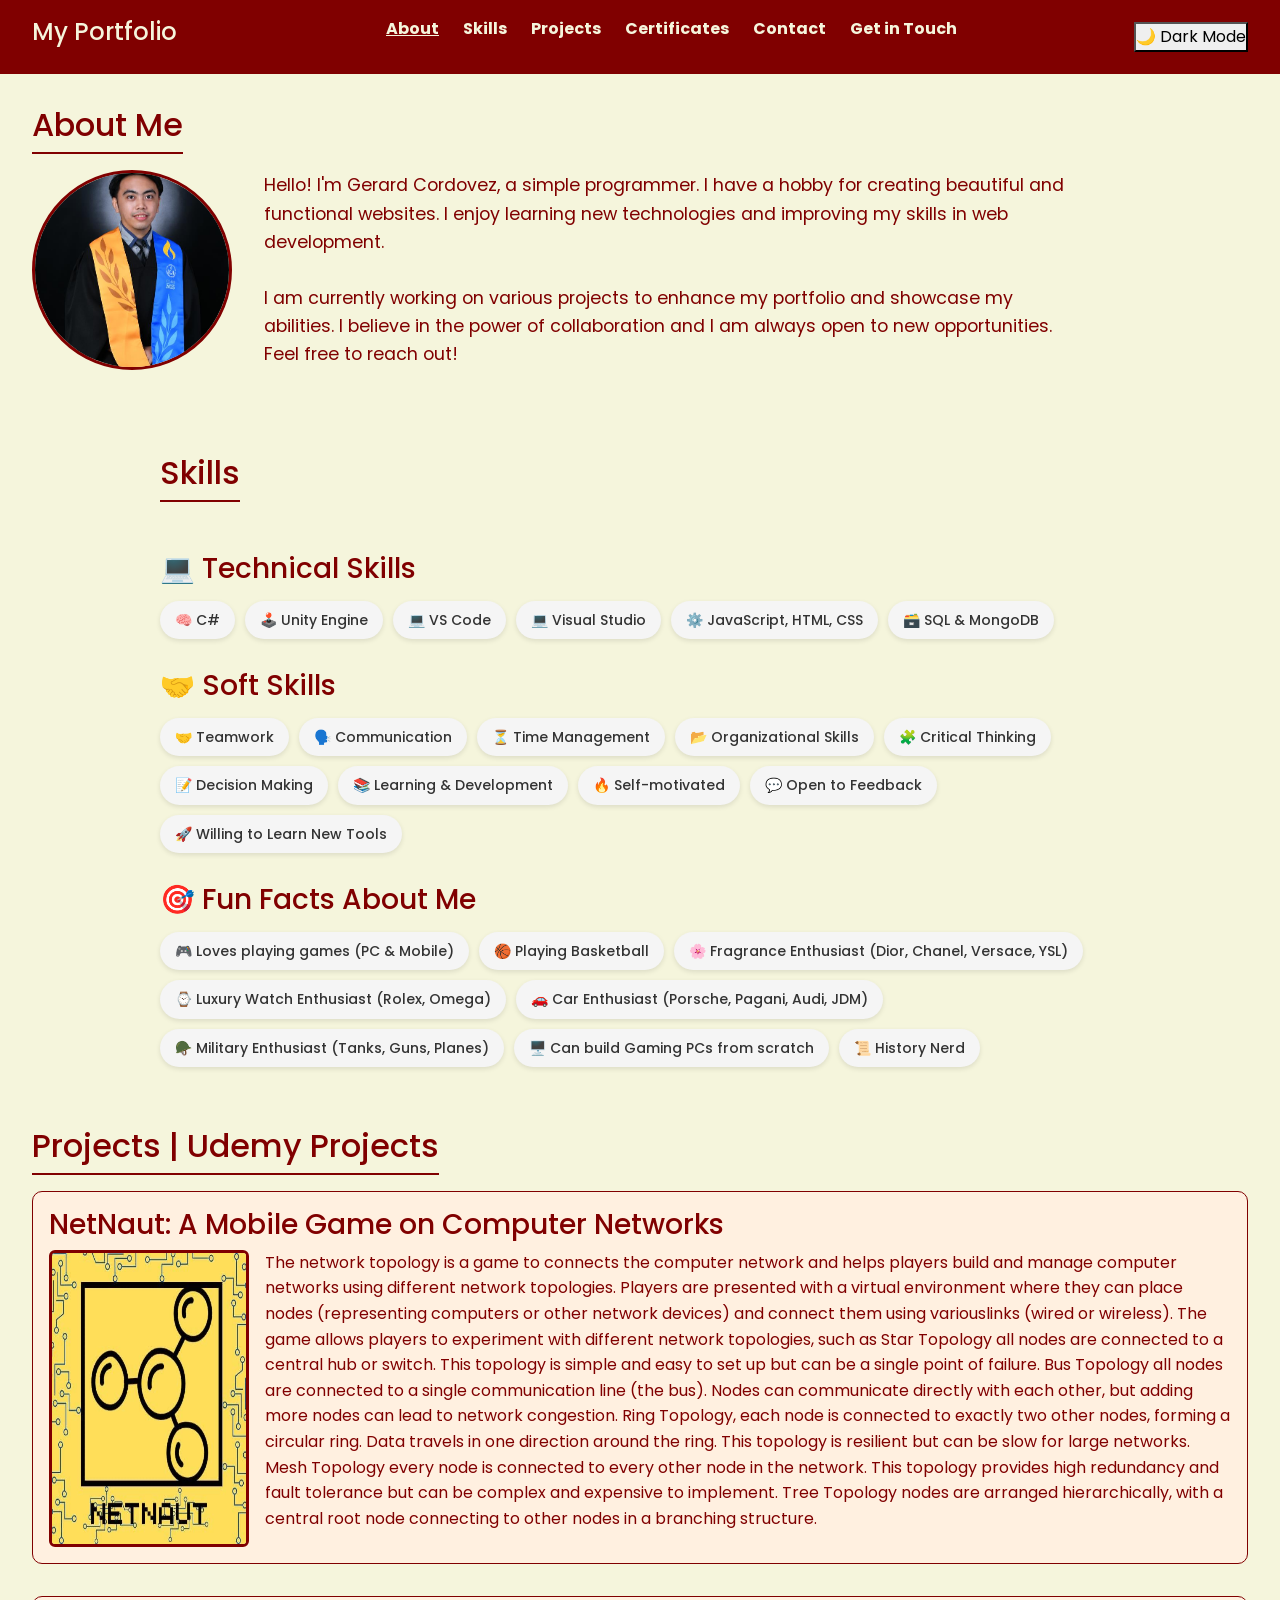
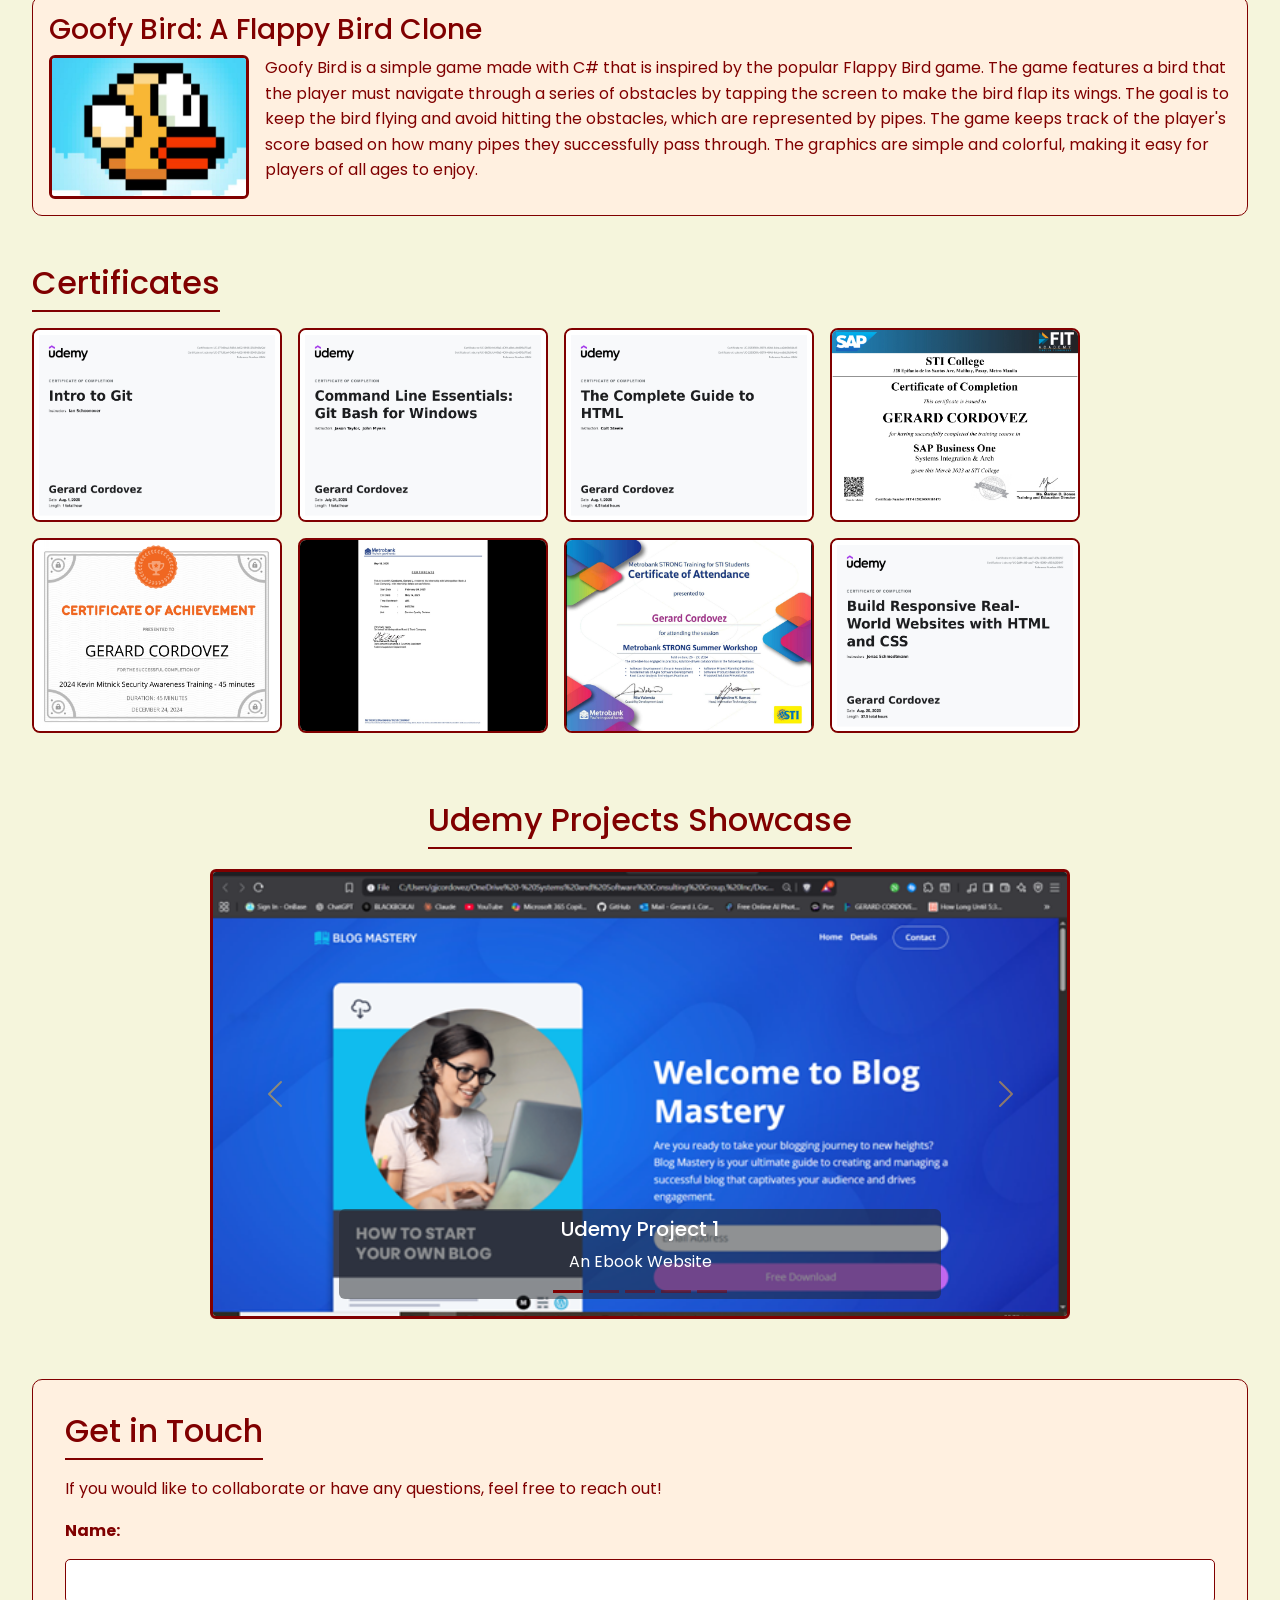
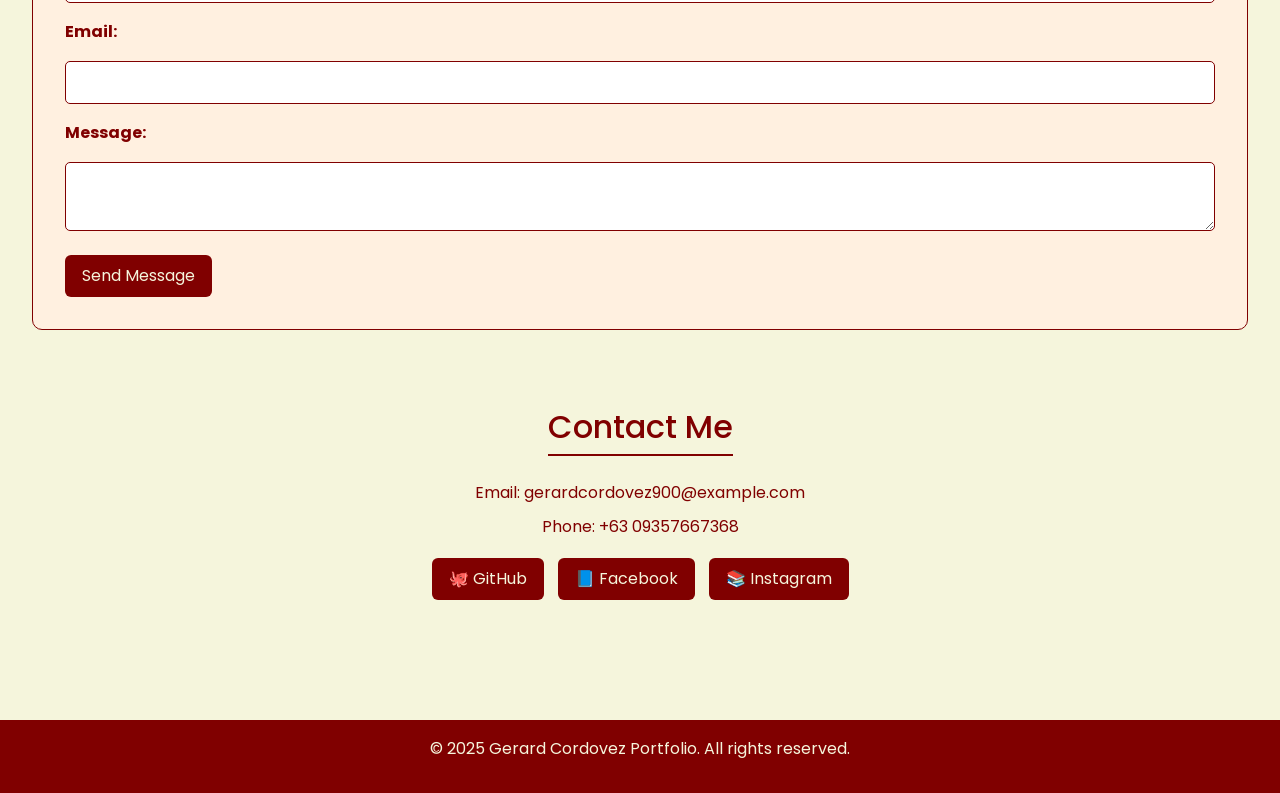
==== Portfolio.html @ aa7542d0 "commit" ====
<!DOCTYPE html>
<html lang="en">
  <head>
    <link
      href="https://fonts.googleapis.com/css2?family=Poppins&display=swap"
      rel="stylesheet"
    />
    <!-- Bootstrap CSS -->
    <link
      href="https://cdn.jsdelivr.net/npm/bootstrap@5.3.0/dist/css/bootstrap.min.css"
      rel="stylesheet"
    />
    <meta charset="UTF-8" />
    <meta name="viewport" content="width=device-width, initial-scale=1.0" />
    <title>Gerard Cordovez | Portfolio</title>
    <link rel="stylesheet" href="style.css" />
  </head>
  <body>
    <header>
      <nav>
        <h1>My Portfolio</h1>
        <ul>
          <li><a href="#about" class="active">About</a></li>
          <li><a href="#skills">Skills</a></li>
          <li><a href="#projects">Projects</a></li>
          <li><a href="#certificates">Certificates</a></li>
          <li><a href="#contact">Contact</a></li>
          <li><a href="#get-in-touch">Get in Touch</a></li>
        </ul>
        <button class="toggle-btn" onclick="toggleDarkMode()">
          🌙 Dark Mode
        </button>
      </nav>
    </header>

    <main>
      <!-- ✏️ About Section -->
      <section id="about">
        <h2>About Me</h2>
        <div class="about-flex">
          <img src="profile.jpg" alt="Profile Picture" class="profile-pic" />
          <p class="about-text">
            Hello! I'm Gerard Cordovez, a simple programmer. I have a hobby for
            creating beautiful and functional websites. I enjoy learning new
            technologies and improving my skills in web development.
            <br /><br />
            I am currently working on various projects to enhance my portfolio
            and showcase my abilities. I believe in the power of collaboration
            and I am always open to new opportunities. Feel free to reach out!
          </p>
        </div>
      </section>

      <!-- ✏️ Skills Section -->
      <section id="skills">
        <h2>Skills</h2>

        <h3>💻 Technical Skills</h3>
        <div class="skills-grid">
          <span class="skill-badge">🧠 C#</span>
          <span class="skill-badge">🕹️ Unity Engine</span>
          <span class="skill-badge">💻 VS Code</span>
          <span class="skill-badge">💻 Visual Studio</span>
          <span class="skill-badge">⚙️ JavaScript, HTML, CSS</span>
          <span class="skill-badge">🗃️ SQL & MongoDB</span>
        </div>

        <h3>🤝 Soft Skills</h3>
        <div class="skills-grid">
          <span class="skill-badge">🤝 Teamwork</span>
          <span class="skill-badge">🗣️ Communication</span>
          <span class="skill-badge">⏳ Time Management</span>
          <span class="skill-badge">📂 Organizational Skills</span>
          <span class="skill-badge">🧩 Critical Thinking</span>
          <span class="skill-badge">📝 Decision Making</span>
          <span class="skill-badge">📚 Learning & Development</span>
          <span class="skill-badge">🔥 Self-motivated</span>
          <span class="skill-badge">💬 Open to Feedback</span>
          <span class="skill-badge">🚀 Willing to Learn New Tools</span>
        </div>

        <h3>🎯 Fun Facts About Me</h3>
        <div class="skills-grid">
          <span class="skill-badge">🎮 Loves playing games (PC & Mobile)</span>
          <span class="skill-badge">🏀 Playing Basketball</span>
          <span class="skill-badge"
            >🌸 Fragrance Enthusiast (Dior, Chanel, Versace, YSL)</span
          >
          <span class="skill-badge"
            >⌚ Luxury Watch Enthusiast (Rolex, Omega)</span
          >
          <span class="skill-badge"
            >🚗 Car Enthusiast (Porsche, Pagani, Audi, JDM)</span
          >
          <span class="skill-badge"
            >🪖 Military Enthusiast (Tanks, Guns, Planes)</span
          >
          <span class="skill-badge">🖥️ Can build Gaming PCs from scratch</span>
          <span class="skill-badge">📜 History Nerd</span>
        </div>
      </section>

      <!-- ✏️ Projects Section -->
      <section id="projects">
        <h2>Projects | Udemy Projects</h2>
        <div class="project">
          <h3>NetNaut: A Mobile Game on Computer Networks</h3>
          <div class="project-container">
            <img src="NetNaut.jpg" alt="NetNaut Picture" />
            <p>
              The network topology is a game to connects the computer network
              and helps players build and manage computer networks using
              different network topologies. Players are presented with a virtual
              environment where they can place nodes (representing computers or
              other network devices) and connect them using variouslinks (wired
              or wireless). The game allows players to experiment with different
              network topologies, such as Star Topology all nodes are connected
              to a central hub or switch. This topology is simple and easy to
              set up but can be a single point of failure. Bus Topology all
              nodes are connected to a single communication line (the bus).
              Nodes can communicate directly with each other, but adding more
              nodes can lead to network congestion. Ring Topology, each node is
              connected to exactly two other nodes, forming a circular ring.
              Data travels in one direction around the ring. This topology is
              resilient but can be slow for large networks. Mesh Topology every
              node is connected to every other node in the network. This
              topology provides high redundancy and fault tolerance but can be
              complex and expensive to implement. Tree Topology nodes are
              arranged hierarchically, with a central root node connecting to
              other nodes in a branching structure.
            </p>
          </div>
        </div>

        <div class="project">
          <h3>Goofy Bird: A Flappy Bird Clone</h3>
          <div class="project-container">
            <img src="Flappy Bird.jpg" alt="Flappy Bird Picture" />
            <p>
              Goofy Bird is a simple game made with C# that is inspired by the
              popular Flappy Bird game. The game features a bird that the player
              must navigate through a series of obstacles by tapping the screen
              to make the bird flap its wings. The goal is to keep the bird
              flying and avoid hitting the obstacles, which are represented by
              pipes. The game keeps track of the player's score based on how
              many pipes they successfully pass through. The graphics are simple
              and colorful, making it easy for players of all ages to enjoy.
            </p>
          </div>
        </div>
      </section>

      <!-- ✏️ Certificates Section -->
      <section id="certificates">
        <h2>Certificates</h2>
        <div class="certificate-gallery">
          <img
            src="Intro to Git.jpg"
            alt="Git Certificate"
            class="certificate-img"
          />
          <img
            src="Git Bash for Windows.jpg"
            alt="Git Bash Certificate"
            class="certificate-img"
          />
          <img
            src="The Complete Guide to HTML.jpg"
            alt="HTML Certificate"
            class="certificate-img"
          />
          <img
            src="SAP Certificate.jpg"
            alt="SAP Certificate"
            class="certificate-img"
          />
          <img
            src="certificate_page-0001.jpg"
            alt="certificate-gallery Certificate"
            class="certificate-img"
          />
          <img
            src="COC - Cordovez, Gerard J..jpg"
            alt="COC Certificate"
            class="certificate-img"
          />
          <img
            src="Metrobank-Summer-Workshop-2024-Pasay-Edsa.jpg"
            alt="Metrobank Certificate"
            class="certificate-img"
          />
          <img
            src="Build Responsive Real World Website with HTML and CSS.jpg"
            alt="Real World Website Certificate"
            class="certificate-img"
          />
        </div>
      </section>

      <!-- ✏️ Udemy Projects Carousel Section -->
      <section id="udemy-projects">
        <h2>Udemy Projects Showcase</h2>
        <div
          id="udemyProjectsCarousel"
          class="carousel slide"
          data-bs-ride="carousel"
        >
          <!-- Indicators -->
          <div class="carousel-indicators">
            <button
              type="button"
              data-bs-target="#udemyProjectsCarousel"
              data-bs-slide-to="0"
              class="active"
              aria-current="true"
              aria-label="Slide 1"
            ></button>
            <button
              type="button"
              data-bs-target="#udemyProjectsCarousel"
              data-bs-slide-to="1"
              aria-label="Slide 2"
            ></button>
            <button
              type="button"
              data-bs-target="#udemyProjectsCarousel"
              data-bs-slide-to="2"
              aria-label="Slide 3"
            ></button>
            <button
              type="button"
              data-bs-target="#udemyProjectsCarousel"
              data-bs-slide-to="3"
              aria-label="Slide 4"
            ></button>
            <button
              type="button"
              data-bs-target="#udemyProjectsCarousel"
              data-bs-slide-to="4"
              aria-label="Slide 5"
            ></button>
          </div>

          <!-- Inner -->
          <div class="carousel-inner">
            <!-- Project 1 -->
            <div class="carousel-item active">
              <img
                src="Ebook Pic.png"
                class="d-block w-100 rounded shadow"
                alt="Udemy Project 1"
              />
              <div
                class="carousel-caption d-none d-md-block bg-dark bg-opacity-50 rounded p-2"
              >
                <h5>Udemy Project 1</h5>
                <p>An Ebook Website</p>
              </div>
            </div>
            <!-- Project 2 -->
            <div class="carousel-item">
              <img
                src="Corso Pic.png"
                class="d-block w-100 rounded shadow"
                alt="Udemy Project 2"
              />
              <div
                class="carousel-caption d-none d-md-block bg-dark bg-opacity-50 rounded p-2"
              >
                <h5>Udemy Project 2</h5>
                <p>A Training Website</p>
              </div>
            </div>
            <!-- Project 3 -->
            <div class="carousel-item">
              <img
                src="images/udemy-project3.jpg"
                class="d-block w-100 rounded shadow"
                alt="Udemy Project 3"
              />
              <div
                class="carousel-caption d-none d-md-block bg-dark bg-opacity-50 rounded p-2"
              >
                <h5>Udemy Project 3</h5>
                <p>Short description of the project.</p>
              </div>
            </div>
            <!-- Project 4 -->
            <div class="carousel-item">
              <img
                src="images/udemy-project4.jpg"
                class="d-block w-100 rounded shadow"
                alt="Udemy Project 4"
              />
              <div
                class="carousel-caption d-none d-md-block bg-dark bg-opacity-50 rounded p-2"
              >
                <h5>Udemy Project 4</h5>
                <p>Short description of the project.</p>
              </div>
            </div>
            <!-- Project 5 -->
            <div class="carousel-item">
              <img
                src="images/udemy-project5.jpg"
                class="d-block w-100 rounded shadow"
                alt="Udemy Project 5"
              />
              <div
                class="carousel-caption d-none d-md-block bg-dark bg-opacity-50 rounded p-2"
              >
                <h5>Udemy Project 5</h5>
                <p>Short description of the project.</p>
              </div>
            </div>
          </div>

          <!-- Controls -->
          <button
            class="carousel-control-prev"
            type="button"
            data-bs-target="#udemyProjectsCarousel"
            data-bs-slide="prev"
          >
            <span class="carousel-control-prev-icon" aria-hidden="true"></span>
            <span class="visually-hidden">Previous</span>
          </button>
          <button
            class="carousel-control-next"
            type="button"
            data-bs-target="#udemyProjectsCarousel"
            data-bs-slide="next"
          >
            <span class="carousel-control-next-icon" aria-hidden="true"></span>
            <span class="visually-hidden">Next</span>
          </button>
        </div>
      </section>

      <div id="certModal" class="modal">
        <span class="close">&times;</span>
        <img class="modal-content" id="certModalImage" />
      </div>

      <!-- ✏️ Get in Touch Section -->
      <section id="get-in-touch">
        <h2>Get in Touch</h2>
        <p>
          If you would like to collaborate or have any questions, feel free to
          reach out!
        </p>
        <form>
          <label for="name">Name:</label>
          <input type="text" id="name" name="name" required />

          <label for="email">Email:</label>
          <input type="email" id="email" name="email" required />

          <label for="message">Message:</label>
          <textarea id="message" name="message" required></textarea>

          <button type="submit" class="btn">Send Message</button>
        </form>
      </section>

      <!-- ✏️ Contact Section -->
      <section id="contact">
        <h2>Contact Me</h2>
        <p>Email: gerardcordovez900@example.com</p>
        <p>Phone: +63 09357667368</p>

        <a href="https://github.com/Gerard1603" class="btn" target="_blank">
          🐙 GitHub
        </a>

        <a
          href="https://www.facebook.com/share/176tAjxJfA/?mibextid=wwXIfr"
          class="btn"
          target="_blank"
        >
          📘 Facebook
        </a>

        <a
          href="https://www.instagram.com/everyonehates_cordovez/"
          class="btn"
          target="_blank"
        >
          📚 Instagram
        </a>
      </section>
    </main>

    <footer>
      <p>&copy; 2025 Gerard Cordovez Portfolio. All rights reserved.</p>
    </footer>

    <script src="script.js"></script>
    <!-- Bootstrap JS -->
    <script src="https://cdn.jsdelivr.net/npm/bootstrap@5.3.0/dist/js/bootstrap.bundle.min.js"></script>
  </body>
</html>
---- style.css ----
:root {
  --maroon: #800000;
  --beige: #f5f5dc;
  --light-beige: #fff0e0;
  --accent-hover: #a00000;
}

* {
  margin: 0;
  padding: 0;
  box-sizing: border-box;
  scroll-behavior: smooth;
  font-family: "Poppins", sans-serif;
}

body {
  background-color: var(--beige);
  color: var(--maroon);
  line-height: 1.6;
}

header {
  background-color: var(--maroon);
  padding: 1rem 2rem;
  color: var(--beige);
  position: sticky;
  top: 0;
  z-index: 1000;
}

nav {
  display: flex;
  justify-content: space-between;
  align-items: center;
  flex-wrap: wrap;
}

nav h1 {
  font-size: 1.5rem;
}

nav ul {
  list-style: none;
  display: flex;
  gap: 1.5rem;
  flex-wrap: wrap;
}

nav a {
  color: var(--beige);
  text-decoration: none;
  font-weight: bold;
}

nav a:hover,
nav a.active {
  text-decoration: underline;
}

main {
  padding: 2rem;
}

section {
  margin-bottom: 3rem;
}

h2 {
  margin-bottom: 1rem;
  border-bottom: 2px solid var(--maroon);
  display: inline-block;
  padding-bottom: 0.5rem;
}

.profile-pic {
  width: 200px;
  height: 200px;
  border-radius: 50%;
  object-fit: cover;
  border: 3px solid var(--maroon);
  margin-bottom: 1rem;
}

.about-text {
  font-size: 1.1rem;
  max-width: 800px;
}

.skills-list {
  display: grid;
  grid-template-columns: repeat(auto-fit, minmax(150px, 1fr));
  gap: 1rem;
  list-style: none;
  padding: 0;
}

.skills-list li {
  background-color: var(--light-beige);
  border: 1px solid var(--maroon);
  padding: 0.5rem 1rem;
  border-radius: 6px;
  font-weight: 500;
  display: flex;
  align-items: center;
  gap: 0.5rem;
  transition: background-color 0.3s, transform 0.2s;
}

.skills-list li:hover {
  background-color: #fce9d8;
  transform: translateY(-2px);
}

.project {
  background-color: var(--light-beige);
  border: 1px solid var(--maroon);
  padding: 1rem;
  margin-bottom: 2rem;
  border-radius: 10px;
  transition: transform 0.3s, box-shadow 0.3s;
}

.project:hover {
  transform: scale(1.03);
  box-shadow: 0 4px 20px rgba(128, 0, 0, 0.3);
}

.project-container {
  display: flex;
  flex-direction: column;
  gap: 1rem;
}

.project-container img {
  width: 100%;
  max-width: 200px;
  height: auto;
  border-radius: 6px;
  border: 3px solid var(--maroon);
}

.certificate-gallery {
  display: flex;
  flex-wrap: wrap;
  gap: 1rem;
}

.certificate-img {
  width: 250px;
  border: 2px solid var(--maroon);
  border-radius: 8px;
  transition: transform 0.3s, box-shadow 0.3s;
}

.certificate-img:hover {
  transform: scale(1.05);
  box-shadow: 0 4px 20px rgba(128, 0, 0, 0.3);
}

.btn {
  display: inline-block;
  margin-top: 0.5rem;
  margin-right: 1rem;
  padding: 0.5rem 1rem;
  background-color: var(--maroon);
  color: var(--beige);
  text-decoration: none;
  border-radius: 6px;
  transition: background-color 0.3s, transform 0.2s;
}

.btn:hover {
  background-color: var(--accent-hover);
  transform: scale(1.05);
}

footer {
  background-color: var(--maroon);
  color: var(--beige);
  text-align: center;
  padding: 1rem;
}

/* Dark Mode */
body.dark-mode {
  background-color: #121212;
  color: #f5f5dc;
}

body.dark-mode header,
body.dark-mode footer {
  background-color: #1e1e1e;
  color: #f5f5dc;
}

body.dark-mode nav a {
  color: #f5f5dc;
}

body.dark-mode nav a:hover,
body.dark-mode nav a.active {
  text-decoration: underline;
}

body.dark-mode .skills-list li,
body.dark-mode .project,
body.dark-mode .certificate-img {
  background-color: #1f1f1f;
  border-color: #f5f5dc;
}

body.dark-mode .btn {
  background-color: #333;
  color: #f5f5dc;
}

body.dark-mode .btn:hover {
  background-color: #444;
}

/* Responsive */
@media (min-width: 768px) {
  .project-container {
    flex-direction: row;
  }

  .about-flex {
    display: flex;
    gap: 2rem;
    align-items: center;
  }
}

#get-in-touch {
  background-color: var(--light-beige);
  padding: 2rem;
  border: 1px solid var(--maroon);
  border-radius: 10px;
}

#get-in-touch form {
  display: flex;
  flex-direction: column;
  gap: 1rem;
}

#get-in-touch label {
  font-weight: bold;
}

#get-in-touch input,
#get-in-touch textarea {
  padding: 0.5rem;
  border: 1px solid var(--maroon);
  border-radius: 5px;
}

#get-in-touch button {
  align-self: flex-start;
}

/* Skills Section Styling */
#skills {
  margin: 40px auto;
  max-width: 1000px;
  padding: 20px;
}

#skills h2 {
  text-align: center;
  margin-bottom: 20px;
}

#skills h3 {
  margin-top: 30px;
  margin-bottom: 15px;
  color: var(--maroon, #800000);
}

.skills-grid {
  display: flex;
  flex-wrap: wrap;
  gap: 10px;
}

.skill-badge {
  background-color: #f5f5f5;
  color: #333;
  padding: 8px 15px;
  border-radius: 25px;
  font-size: 14px;
  font-weight: 500;
  box-shadow: 0 2px 5px rgba(0, 0, 0, 0.1);
  transition: all 0.2s ease-in-out;
  cursor: default;
}

/* Hover Effect */
.skill-badge:hover {
  background-color: #800000;
  color: white;
  transform: scale(1.05);
}

/* Certificates clickable style */
.clickable-cert {
  cursor: pointer;
  transition: transform 0.3s ease, box-shadow 0.3s ease;
  max-width: 250px;
}

.clickable-cert:hover {
  transform: scale(1.05);
  box-shadow: 0 4px 15px rgba(0, 0, 0, 0.3);
}

#contact {
  text-align: center;
  padding: 30px;
}

#contact p {
  margin: 8px 0;
  font-size: 16px;
}

#contact .btn {
  display: inline-block;
  margin: 10px 5px;
}

/* Udemy Projects Carousel */
#udemy-projects {
  margin: 40px auto;
  max-width: 900px;
  padding: 20px;
  text-align: center;
}

#udemy-projects h2 {
  margin-bottom: 20px;
  color: var(--maroon);
  border-bottom: 2px solid var(--maroon);
  display: inline-block;
  padding-bottom: 0.5rem;
}

#udemyProjectsCarousel img {
  max-height: 450px;
  object-fit: cover;
  border-radius: 10px;
  border: 3px solid var(--maroon);
}

#udemyProjectsCarousel .carousel-caption {
  font-size: 1rem;
}

#udemyProjectsCarousel .carousel-indicators button {
  background-color: var(--maroon);
}

#udemyProjectsCarousel .carousel-control-prev-icon,
#udemyProjectsCarousel .carousel-control-next-icon {
  filter: invert(30%) sepia(100%) saturate(500%) hue-rotate(340deg);
}

/* Dark Mode Styling */
body.dark-mode #udemy-projects h2 {
  color: #f5f5dc;
  border-color: #f5f5dc;
}

body.dark-mode #udemyProjectsCarousel img {
  border-color: #f5f5dc;
}

body.dark-mode #udemyProjectsCarousel .carousel-caption {
  background-color: rgba(30, 30, 30, 0.7);
  color: #f5f5dc;
}

body.dark-mode #udemyProjectsCarousel .carousel-indicators button {
  background-color: #f5f5dc;
}

body.dark-mode #udemyProjectsCarousel .carousel-control-prev-icon,
body.dark-mode #udemyProjectsCarousel .carousel-control-next-icon {
  filter: invert(100%);
}
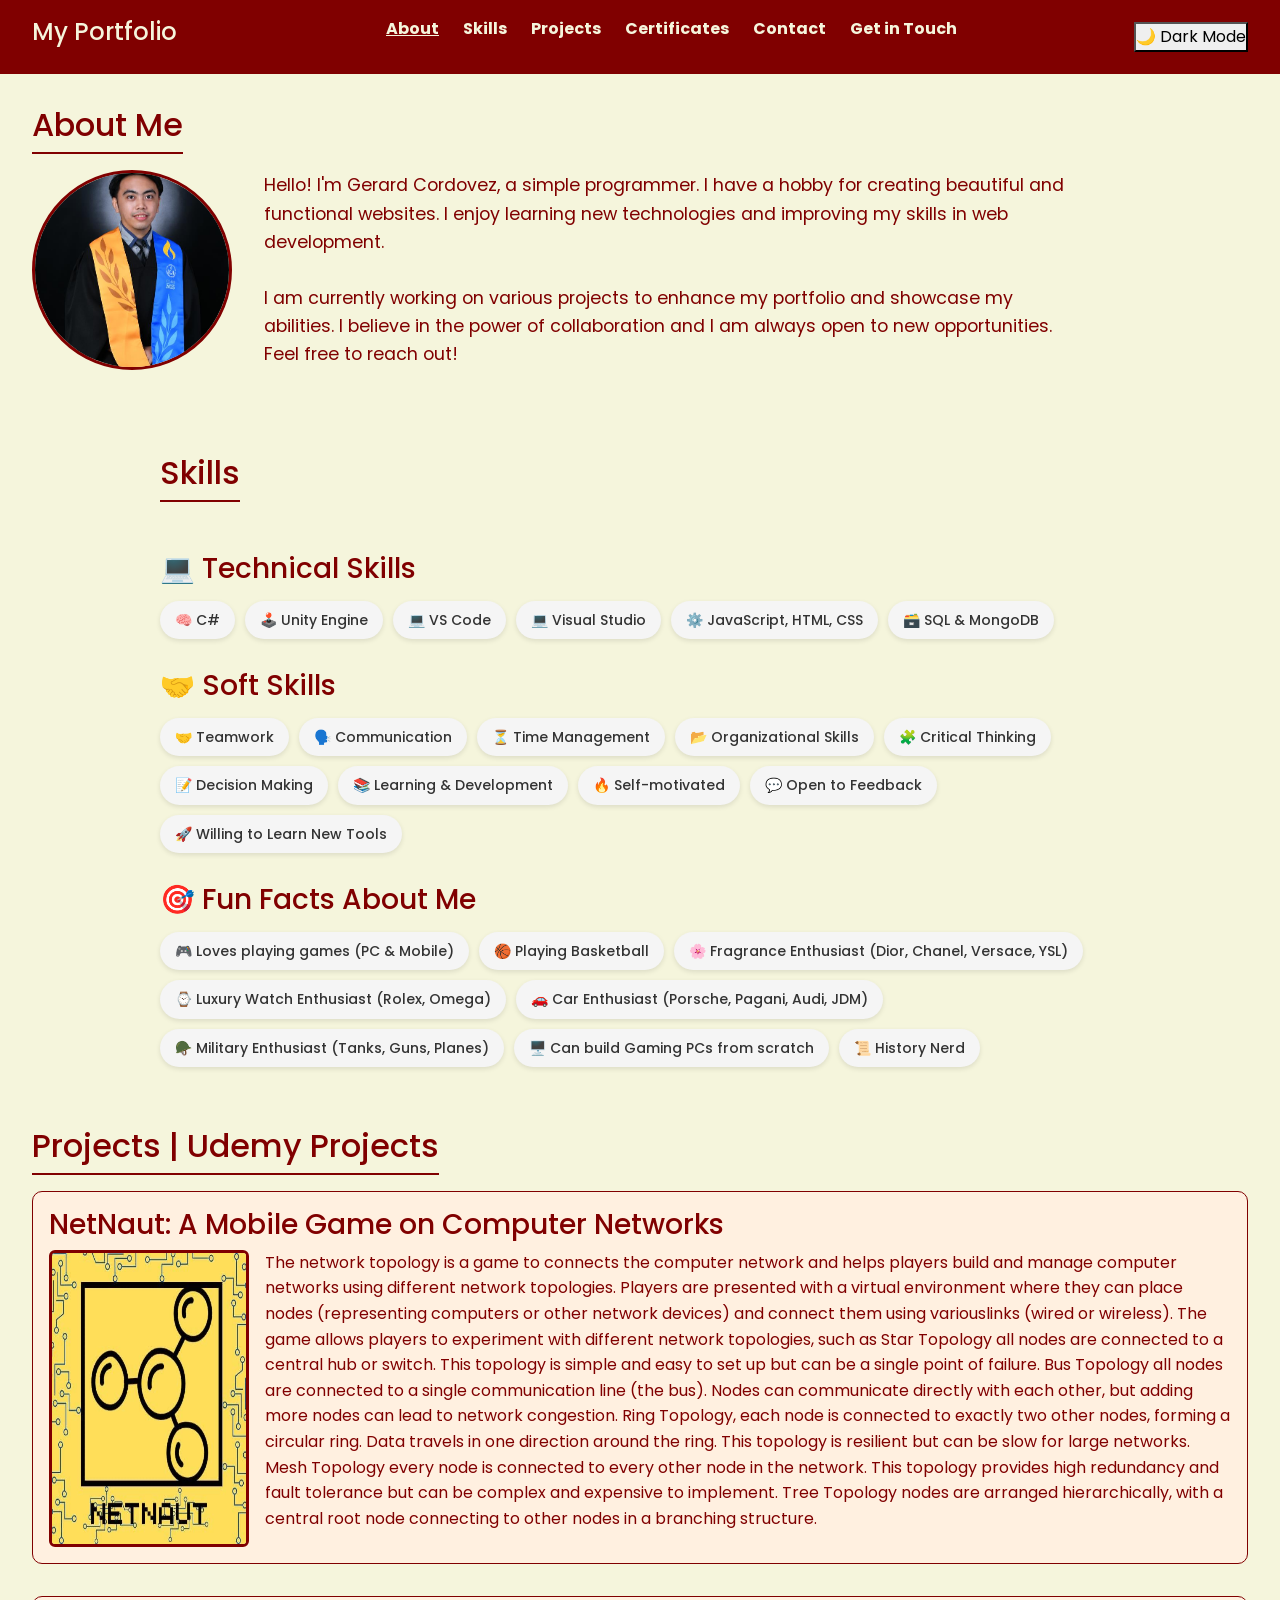
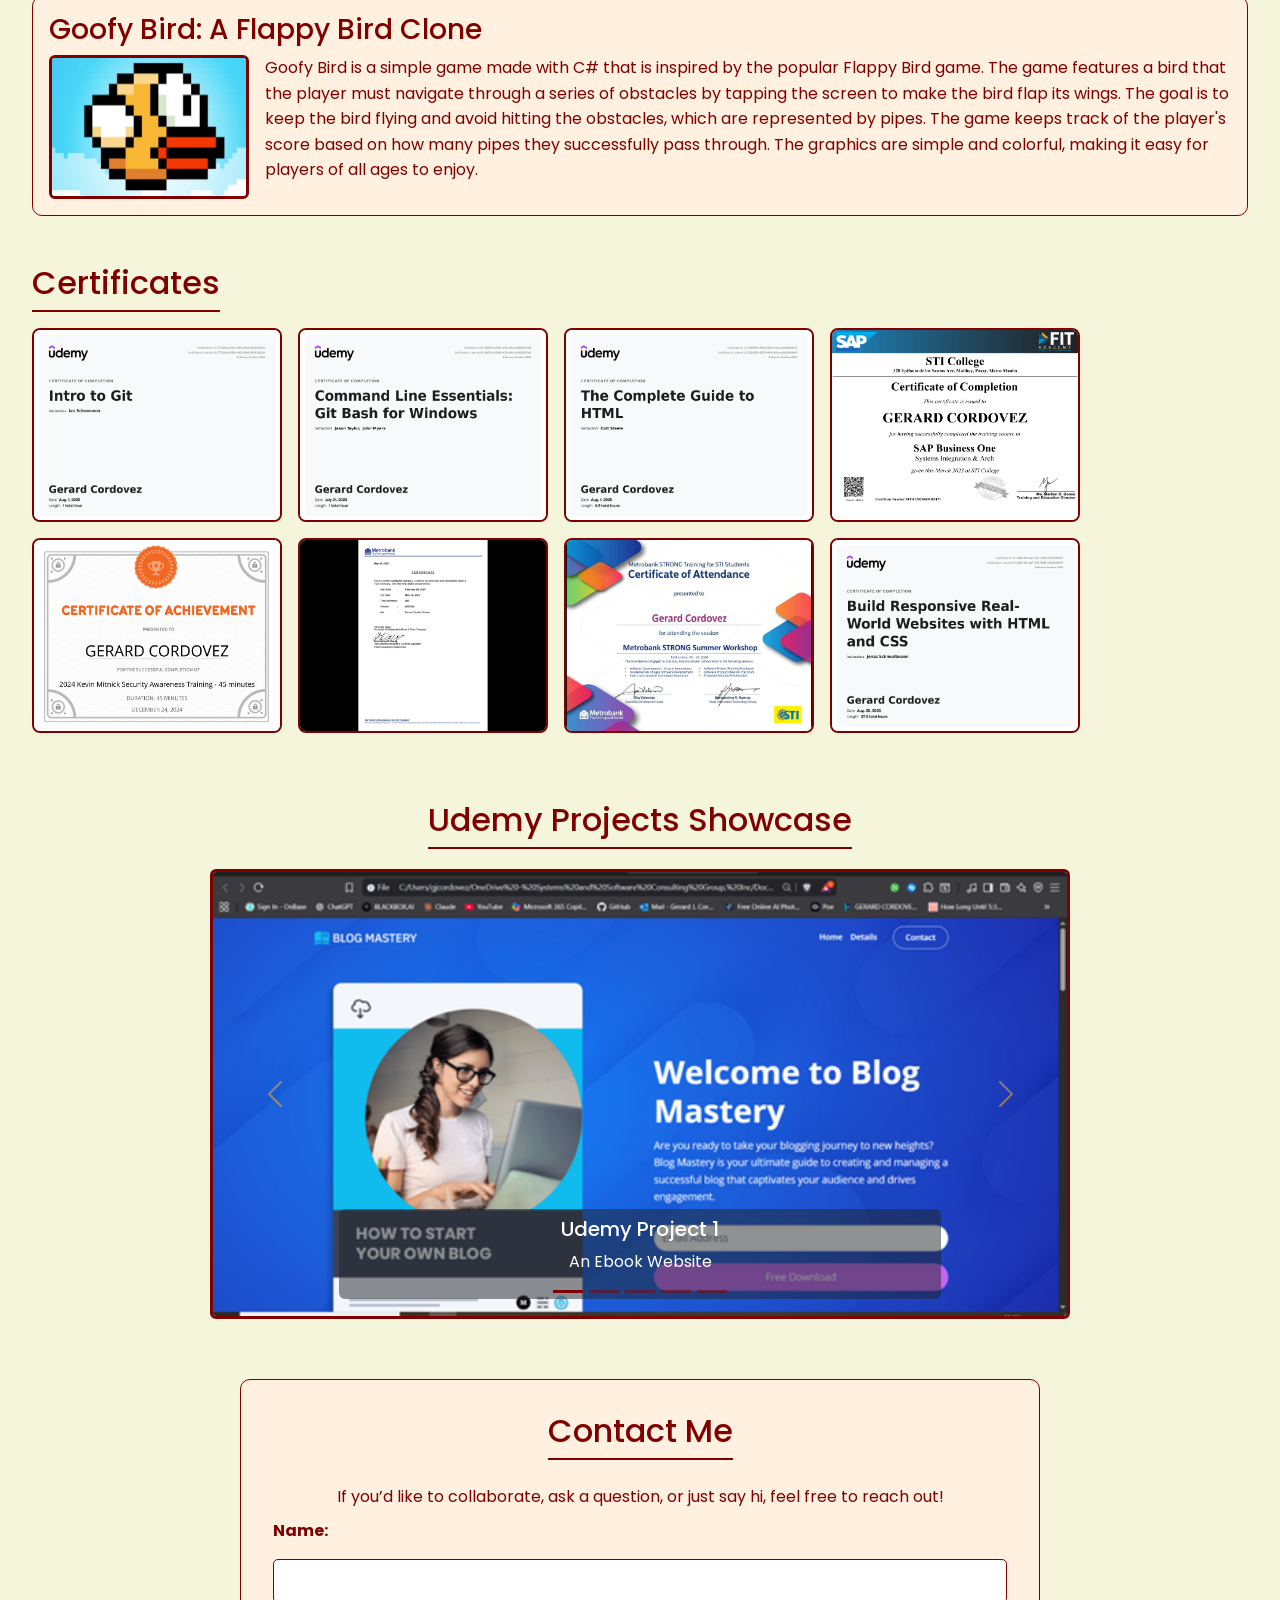
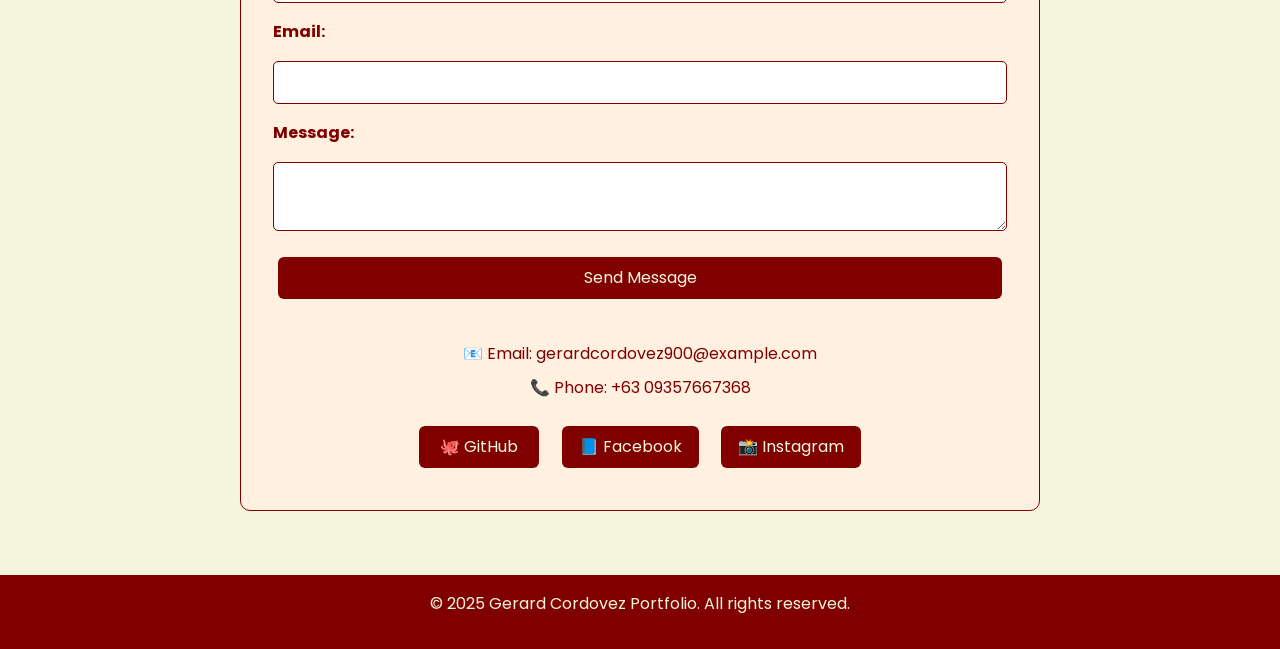
==== commit f3004c55: "commit" ====
--- a/Portfolio.html
+++ b/Portfolio.html
@@ -19,7 +19,11 @@
     <header>
       <nav>
         <h1>My Portfolio</h1>
-        <ul>
+
+        <!-- Hamburger Menu -->
+        <button class="menu-toggle" aria-label="Toggle Menu">☰</button>
+
+        <ul class="nav-links">
           <li><a href="#about" class="active">About</a></li>
           <li><a href="#skills">Skills</a></li>
           <li><a href="#projects">Projects</a></li>
@@ -27,6 +31,8 @@
           <li><a href="#contact">Contact</a></li>
           <li><a href="#get-in-touch">Get in Touch</a></li>
         </ul>
+
+        <!-- Dark Mode Button -->
         <button class="toggle-btn" onclick="toggleDarkMode()">
           🌙 Dark Mode
         </button>
@@ -274,7 +280,7 @@
             <!-- Project 3 -->
             <div class="carousel-item">
               <img
-                src="images/udemy-project3.jpg"
+                src="Portfolio with Bootstrap.png"
                 class="d-block w-100 rounded shadow"
                 alt="Udemy Project 3"
               />
@@ -282,13 +288,13 @@
                 class="carousel-caption d-none d-md-block bg-dark bg-opacity-50 rounded p-2"
               >
                 <h5>Udemy Project 3</h5>
-                <p>Short description of the project.</p>
+                <p>A Portfolio with Bootsrap</p>
               </div>
             </div>
             <!-- Project 4 -->
             <div class="carousel-item">
               <img
-                src="images/udemy-project4.jpg"
+                src="yavin pic.png"
                 class="d-block w-100 rounded shadow"
                 alt="Udemy Project 4"
               />
@@ -342,13 +348,15 @@
         <img class="modal-content" id="certModalImage" />
       </div>
 
-      <!-- ✏️ Get in Touch Section -->
-      <section id="get-in-touch">
-        <h2>Get in Touch</h2>
+      <!-- ✏️ Contact Section -->
+      <section id="contact">
+        <h2>Contact Me</h2>
         <p>
-          If you would like to collaborate or have any questions, feel free to
-          reach out!
+          If you’d like to collaborate, ask a question, or just say hi, feel
+          free to reach out!
         </p>
+
+        <!-- Contact Form -->
         <form>
           <label for="name">Name:</label>
           <input type="text" id="name" name="name" required />
@@ -361,33 +369,31 @@
 
           <button type="submit" class="btn">Send Message</button>
         </form>
-      </section>
-
-      <!-- ✏️ Contact Section -->
-      <section id="contact">
-        <h2>Contact Me</h2>
-        <p>Email: gerardcordovez900@example.com</p>
-        <p>Phone: +63 09357667368</p>
-
-        <a href="https://github.com/Gerard1603" class="btn" target="_blank">
-          🐙 GitHub
-        </a>
-
-        <a
-          href="https://www.facebook.com/share/176tAjxJfA/?mibextid=wwXIfr"
-          class="btn"
-          target="_blank"
-        >
-          📘 Facebook
-        </a>
-
-        <a
-          href="https://www.instagram.com/everyonehates_cordovez/"
-          class="btn"
-          target="_blank"
-        >
-          📚 Instagram
-        </a>
+
+        <!-- Direct Contact Info -->
+        <div class="contact-info">
+          <p>📧 Email: gerardcordovez900@example.com</p>
+          <p>📞 Phone: +63 09357667368</p>
+        </div>
+
+        <!-- Social Links -->
+        <div class="social-links">
+          <a href="https://github.com/Gerard1603" class="btn" target="_blank"
+            >🐙 GitHub</a
+          >
+          <a
+            href="https://www.facebook.com/share/176tAjxJfA/?mibextid=wwXIfr"
+            class="btn"
+            target="_blank"
+            >📘 Facebook</a
+          >
+          <a
+            href="https://www.instagram.com/everyonehates_cordovez/"
+            class="btn"
+            target="_blank"
+            >📸 Instagram</a
+          >
+        </div>
       </section>
     </main>
 
--- a/style.css
+++ b/style.css
@@ -388,3 +388,102 @@
 body.dark-mode #udemyProjectsCarousel .carousel-control-next-icon {
   filter: invert(100%);
 }
+
+/* Hamburger toggle hidden on desktop */
+.menu-toggle {
+  display: none;
+  background: none;
+  border: none;
+  font-size: 2rem;
+  color: var(--beige);
+  cursor: pointer;
+}
+
+/* Mobile Nav */
+@media (max-width: 768px) {
+  nav {
+    flex-wrap: wrap;
+  }
+
+  .menu-toggle {
+    display: block;
+  }
+
+  .nav-links {
+    display: none;
+    flex-direction: column;
+    width: 100%;
+    background-color: var(--maroon);
+    border-radius: 8px;
+    padding: 1rem;
+    margin-top: 0.5rem;
+  }
+
+  .nav-links.show {
+    display: flex;
+  }
+
+  .nav-links li {
+    width: 100%;
+  }
+
+  .nav-links a {
+    display: block;
+    padding: 0.75rem;
+    text-align: center;
+    width: 100%;
+  }
+
+  .toggle-btn {
+    margin-top: 0.5rem;
+    width: 100%;
+  }
+}
+
+#contact {
+  background-color: var(--light-beige);
+  padding: 2rem;
+  border: 1px solid var(--maroon);
+  border-radius: 10px;
+  text-align: center;
+  margin: 2rem auto;
+  max-width: 800px;
+}
+
+#contact form {
+  display: flex;
+  flex-direction: column;
+  gap: 1rem;
+  margin-bottom: 2rem;
+}
+
+#contact label {
+  font-weight: bold;
+  text-align: left;
+}
+
+#contact input,
+#contact textarea {
+  padding: 0.5rem;
+  border: 1px solid var(--maroon);
+  border-radius: 5px;
+  font-size: 1rem;
+}
+
+#contact .contact-info {
+  margin: 1rem 0;
+  font-size: 1rem;
+}
+
+#contact .social-links {
+  margin-top: 1rem;
+  display: flex;
+  flex-wrap: wrap;
+  justify-content: center;
+  gap: 0.8rem;
+}
+
+#contact .btn {
+  min-width: 120px;
+  text-align: center;
+}
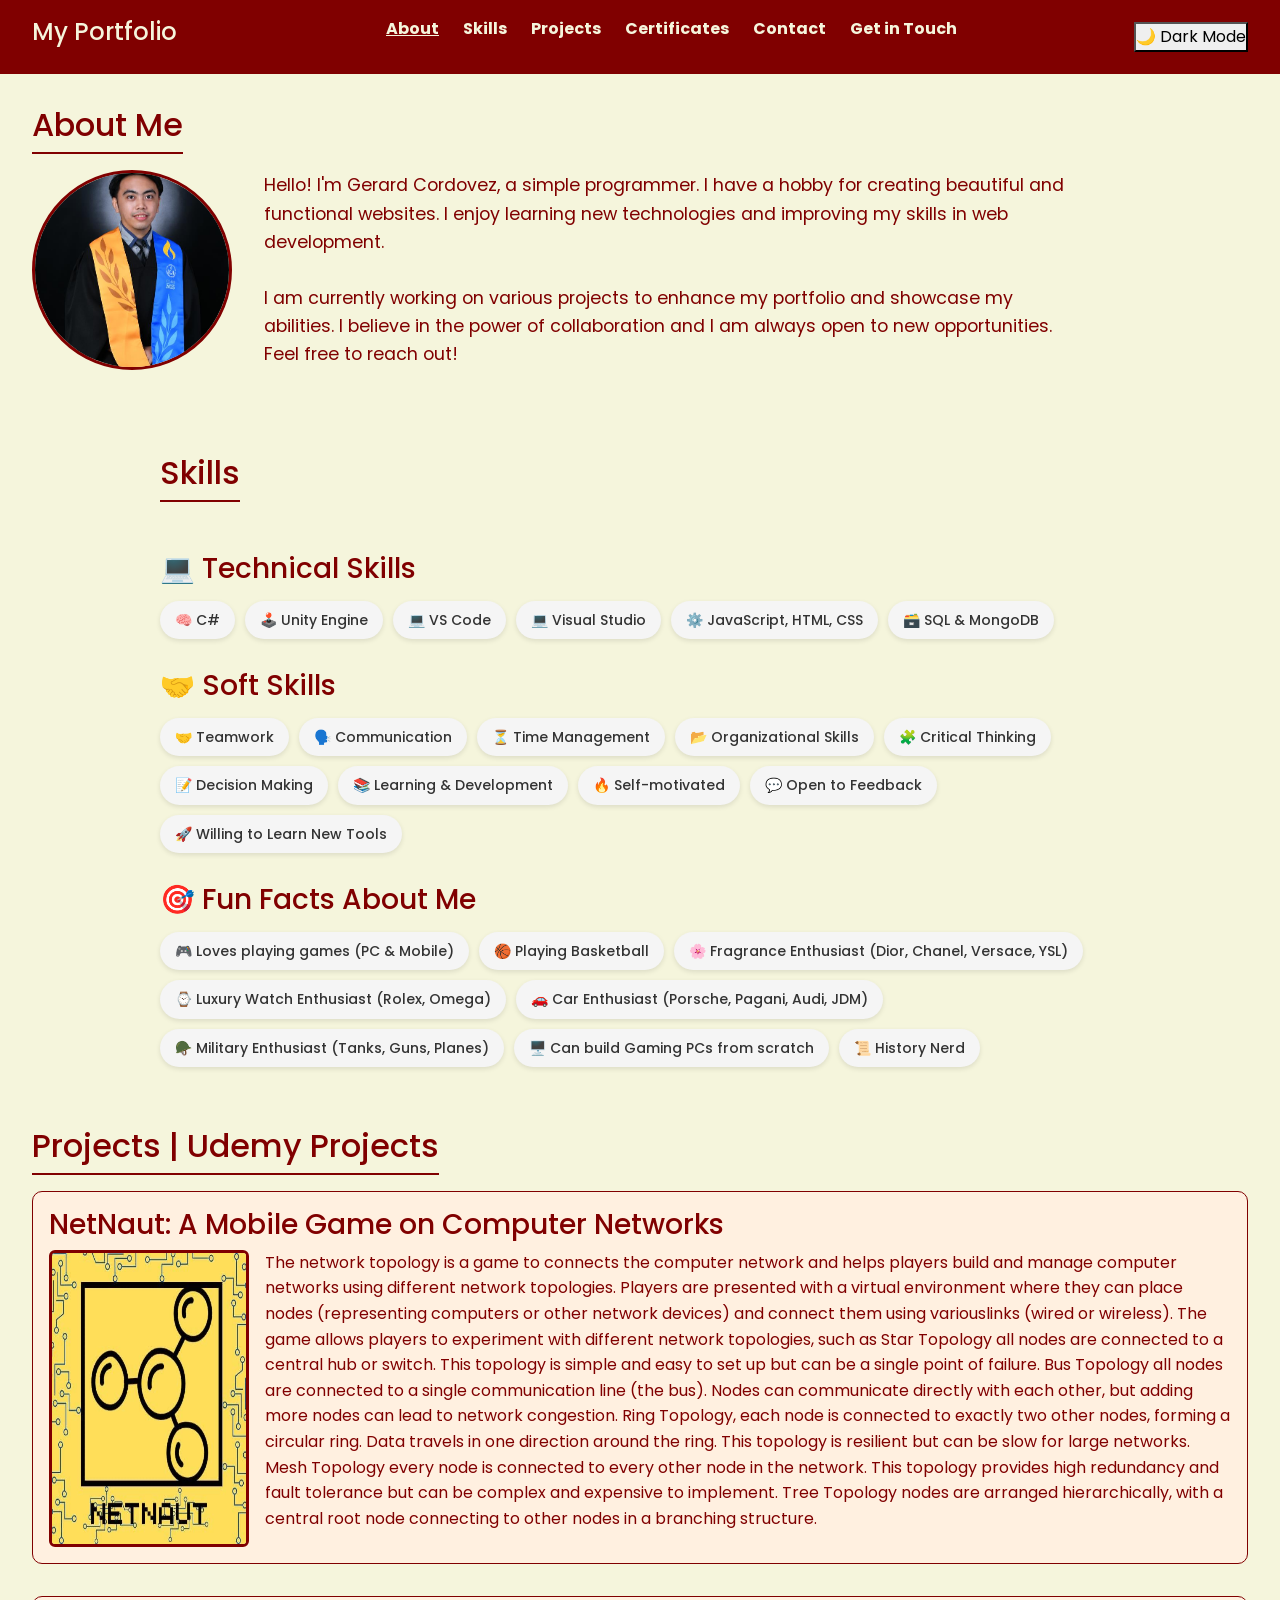
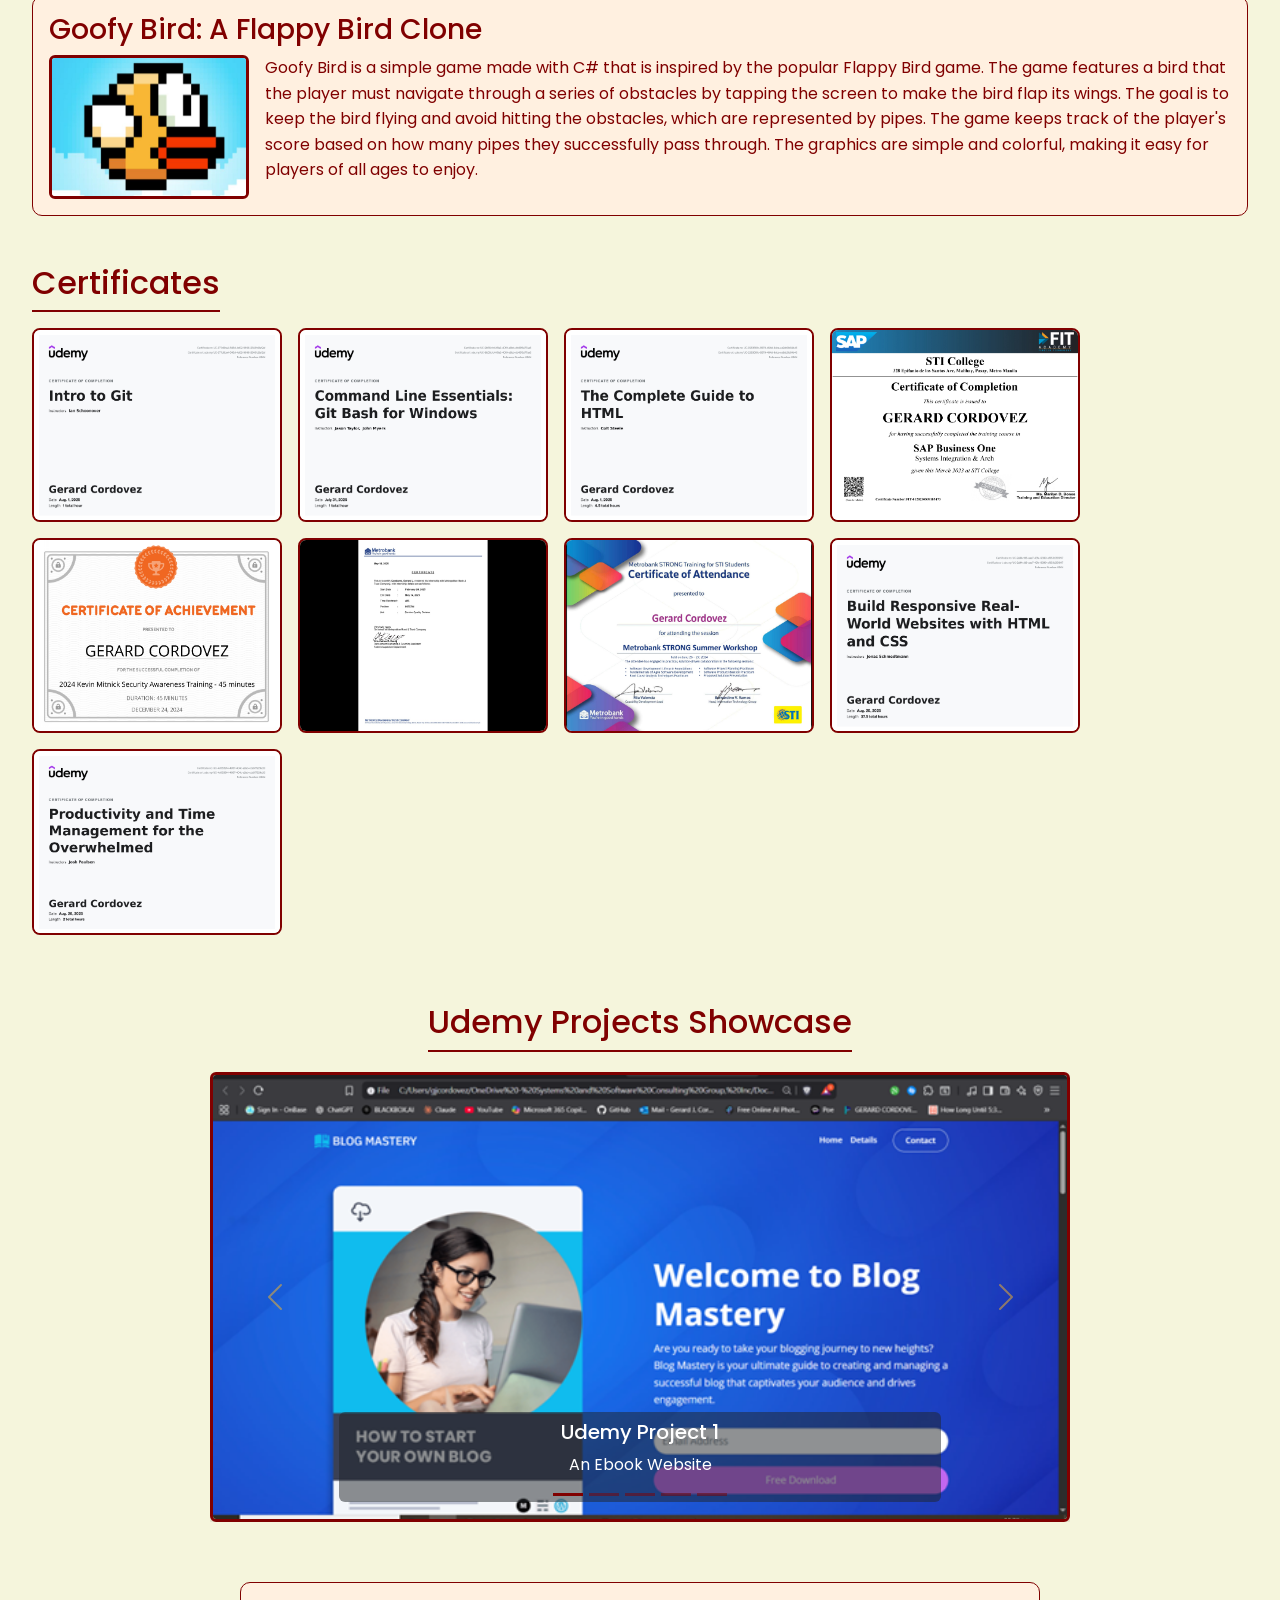
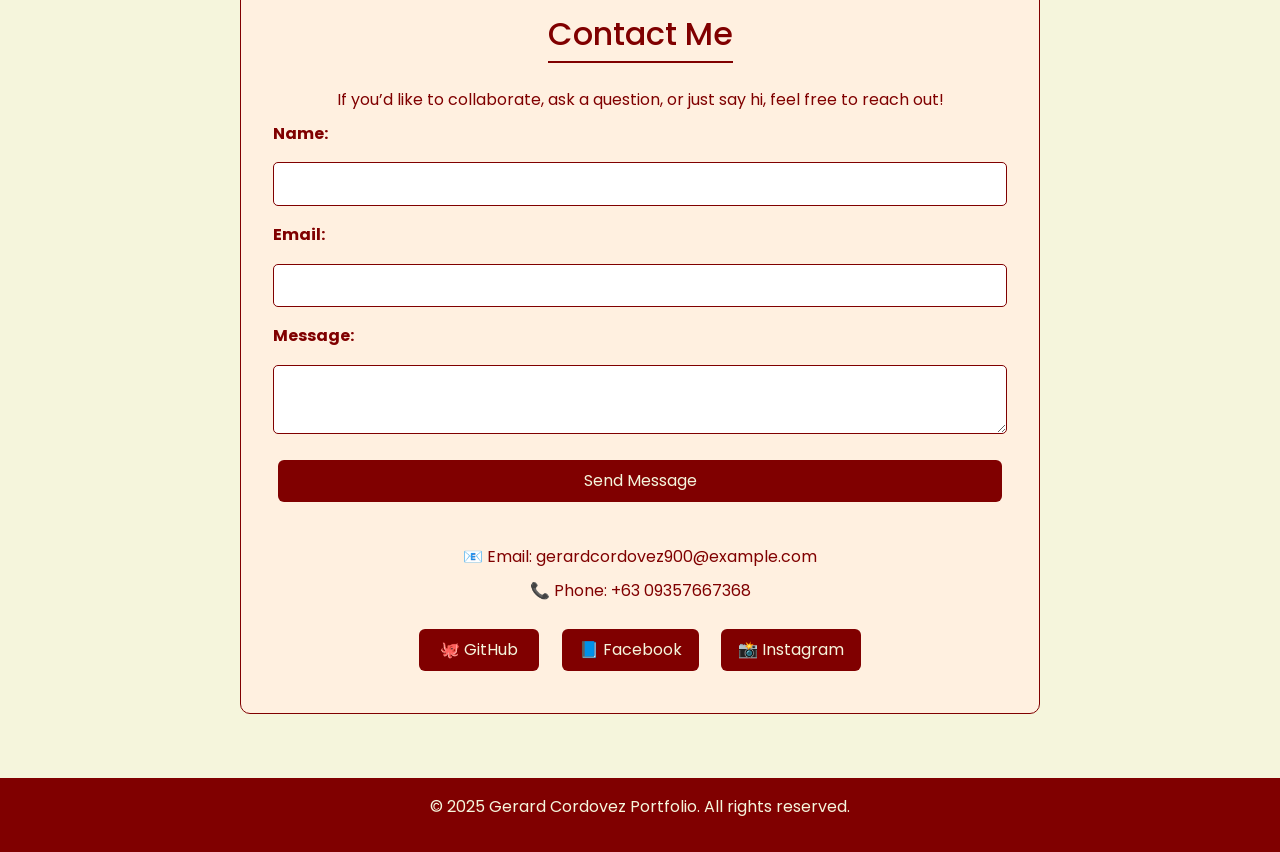
==== commit b6ef1c63: "commit" ====
--- a/Portfolio.html
+++ b/Portfolio.html
@@ -198,6 +198,11 @@
           <img
             src="Build Responsive Real World Website with HTML and CSS.jpg"
             alt="Real World Website Certificate"
+            class="certificate-img"
+          />
+          <img
+            src="Productivity and Time Management for the Overwhelmed.jpg"
+            alt="Productivity Certificate"
             class="certificate-img"
           />
         </div>
@@ -252,7 +257,7 @@
             <!-- Project 1 -->
             <div class="carousel-item active">
               <img
-                src="Ebook Pic.png"
+                src="Images/Ebook pIc.png"
                 class="d-block w-100 rounded shadow"
                 alt="Udemy Project 1"
               />
@@ -266,7 +271,7 @@
             <!-- Project 2 -->
             <div class="carousel-item">
               <img
-                src="Corso Pic.png"
+                src="Images/Corso Pic.png"
                 class="d-block w-100 rounded shadow"
                 alt="Udemy Project 2"
               />
@@ -280,7 +285,7 @@
             <!-- Project 3 -->
             <div class="carousel-item">
               <img
-                src="Portfolio with Bootstrap.png"
+                src="Images/Portfolio with Bootstrap.png"
                 class="d-block w-100 rounded shadow"
                 alt="Udemy Project 3"
               />
@@ -294,7 +299,7 @@
             <!-- Project 4 -->
             <div class="carousel-item">
               <img
-                src="yavin pic.png"
+                src="Images/yavin pic.png"
                 class="d-block w-100 rounded shadow"
                 alt="Udemy Project 4"
               />
@@ -302,13 +307,13 @@
                 class="carousel-caption d-none d-md-block bg-dark bg-opacity-50 rounded p-2"
               >
                 <h5>Udemy Project 4</h5>
-                <p>Short description of the project.</p>
+                <p>An Office Design Website</p>
               </div>
             </div>
             <!-- Project 5 -->
             <div class="carousel-item">
               <img
-                src="images/udemy-project5.jpg"
+                src="Images/Vera Website.png"
                 class="d-block w-100 rounded shadow"
                 alt="Udemy Project 5"
               />
@@ -316,7 +321,7 @@
                 class="carousel-caption d-none d-md-block bg-dark bg-opacity-50 rounded p-2"
               >
                 <h5>Udemy Project 5</h5>
-                <p>Short description of the project.</p>
+                <p>Software Solution Website</p>
               </div>
             </div>
           </div>
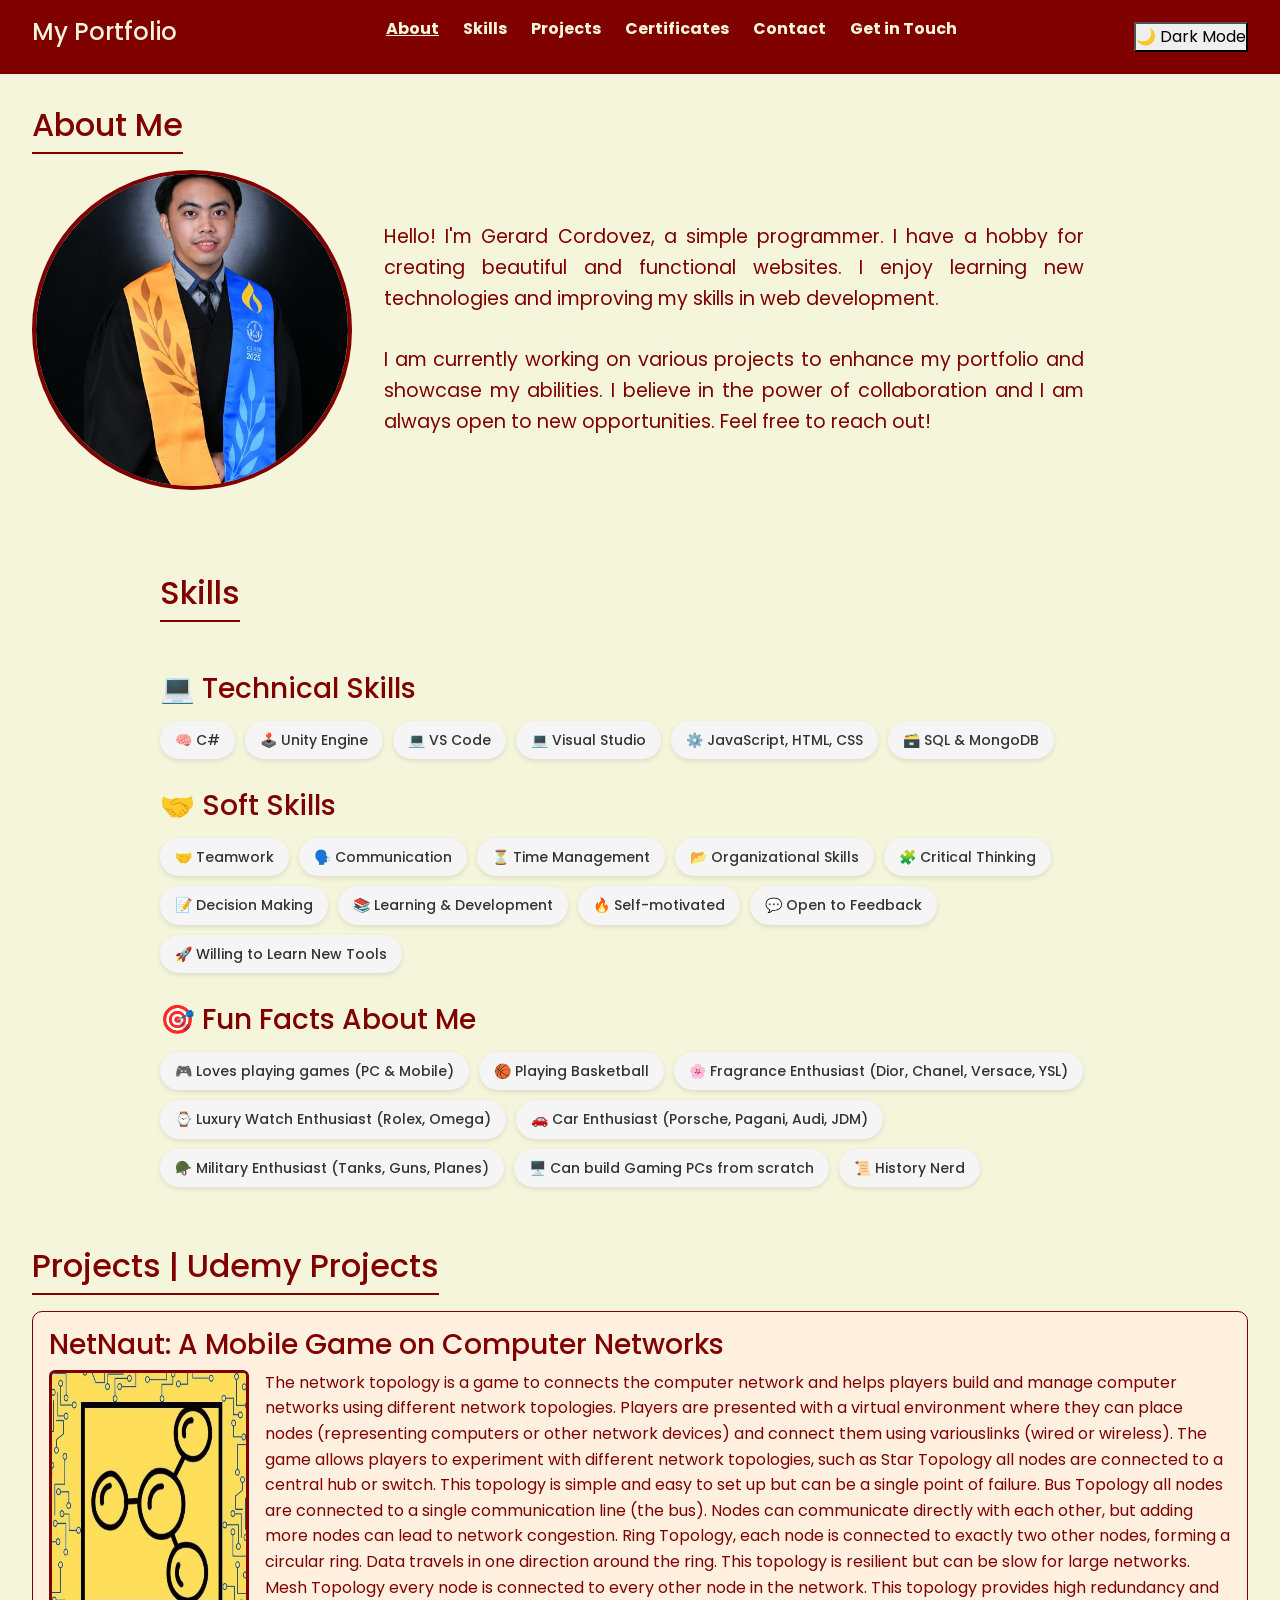
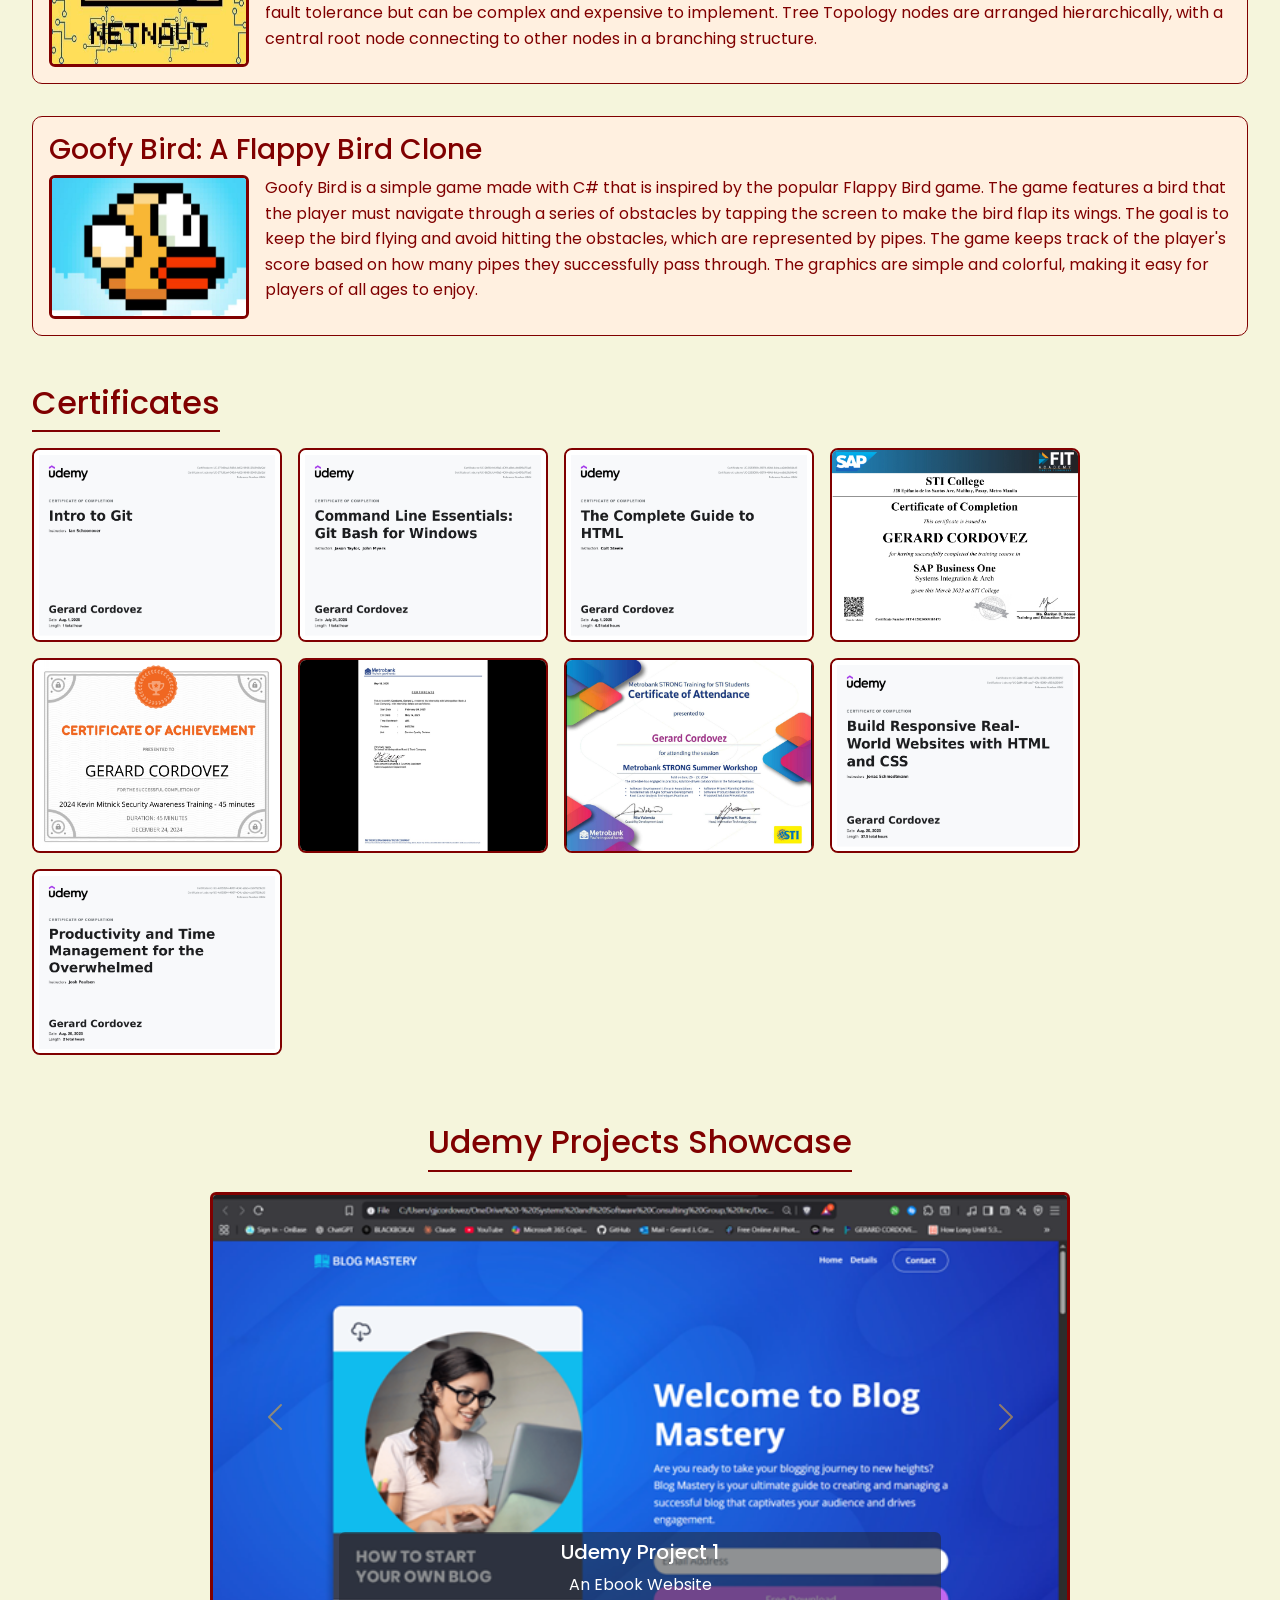
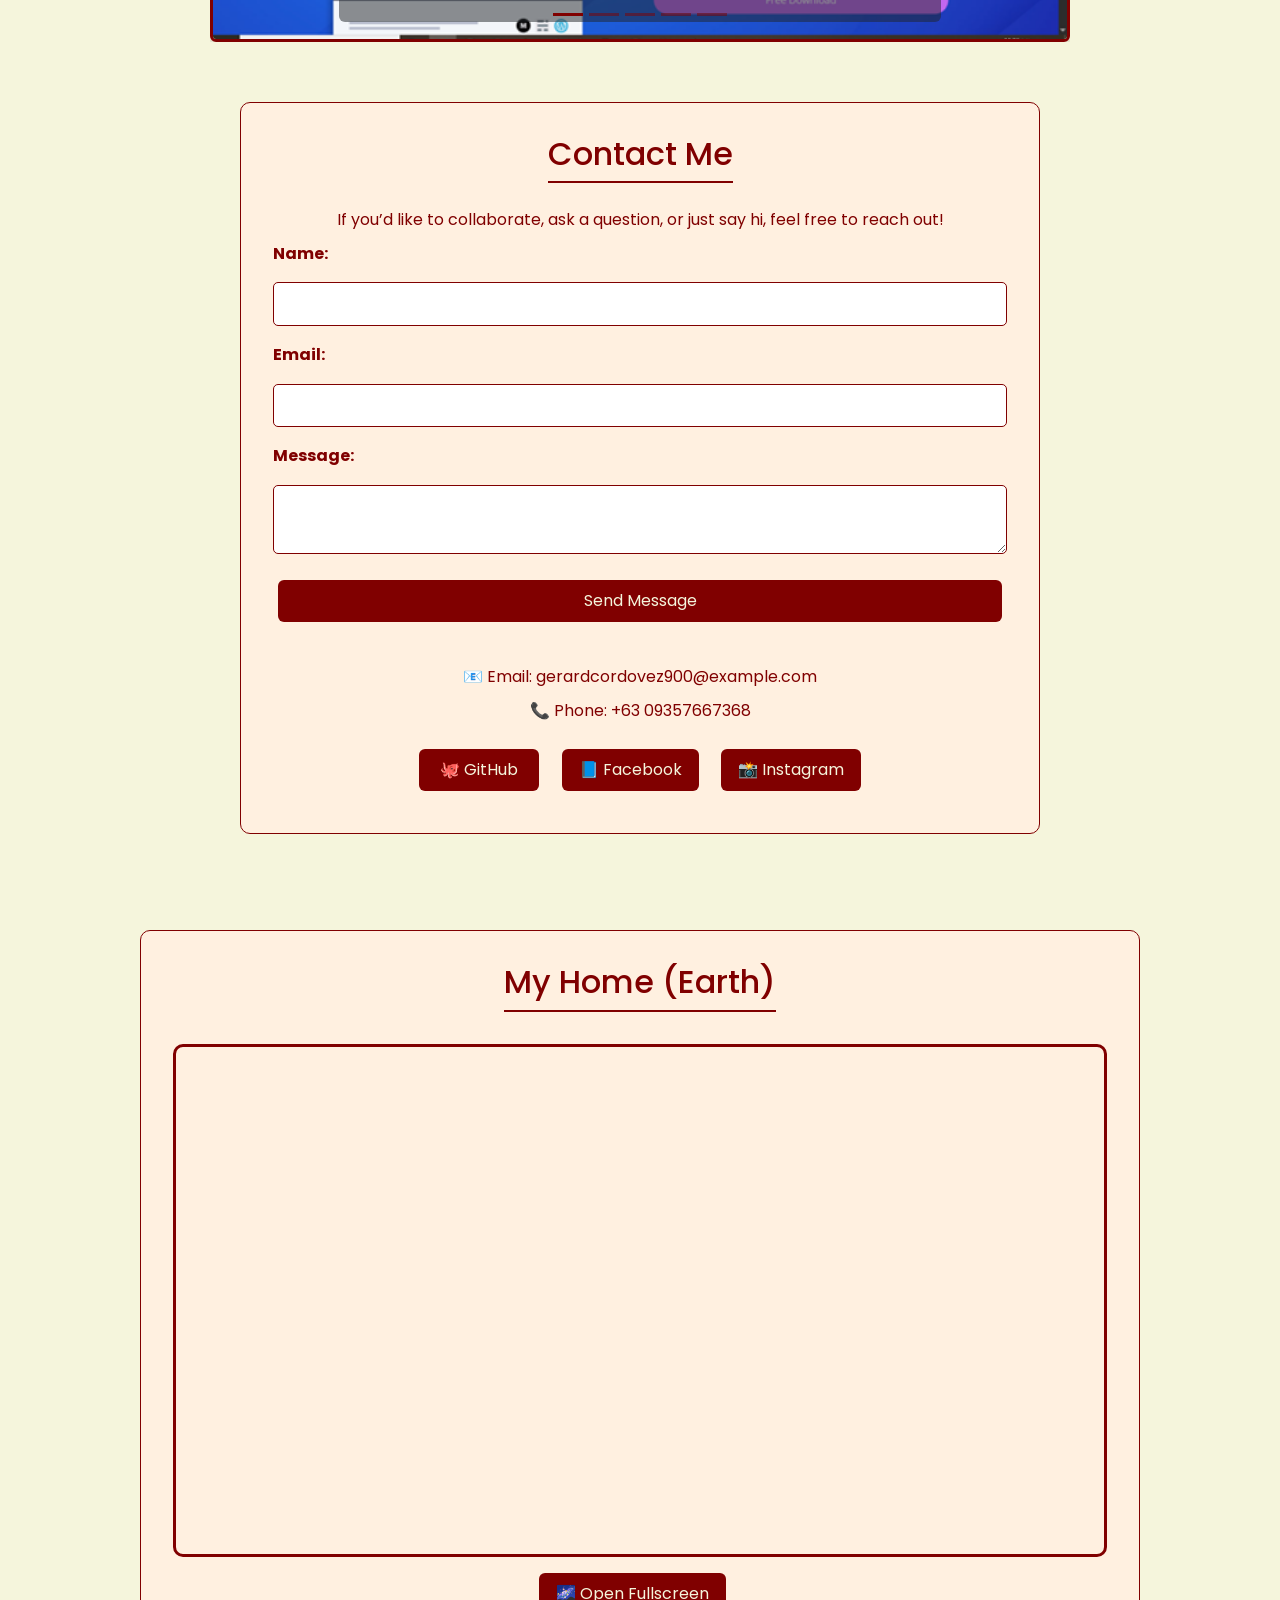
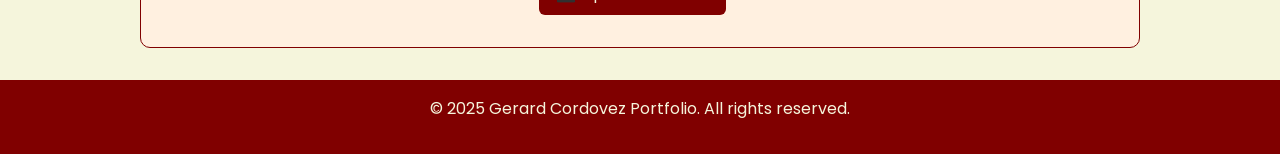
==== commit a20ecde2: "commit" ====
--- a/Portfolio.html
+++ b/Portfolio.html
@@ -14,6 +14,17 @@
     <meta name="viewport" content="width=device-width, initial-scale=1.0" />
     <title>Gerard Cordovez | Portfolio</title>
     <link rel="stylesheet" href="style.css" />
+
+    <!-- EmailJS SDK -->
+    <script
+      type="text/javascript"
+      src="https://cdn.emailjs.com/sdk/3.11.0/email.min.js"
+    ></script>
+    <script type="text/javascript">
+      (function () {
+        emailjs.init("GQAxO6jqflTxgnAGs"); // Replace with your EmailJS Public Key
+      })();
+    </script>
   </head>
   <body>
     <header>
@@ -362,7 +373,7 @@
         </p>
 
         <!-- Contact Form -->
-        <form>
+        <form id="contact-form">
           <label for="name">Name:</label>
           <input type="text" id="name" name="name" required />
 
@@ -402,6 +413,28 @@
       </section>
     </main>
 
+    <!-- ✏️ Space Section -->
+    <section id="map">
+      <h2>My Home (Earth)</h2>
+      <div class="map-container">
+        <iframe
+          src="https://eyes.nasa.gov/apps/solar-system/#/home"
+          width="100%"
+          height="500"
+          style="border: 0"
+          allowfullscreen
+        >
+        </iframe>
+      </div>
+      <a
+        href="https://eyes.nasa.gov/apps/solar-system/#/home"
+        target="_blank"
+        class="btn"
+      >
+        🌌 Open Fullscreen
+      </a>
+    </section>
+
     <footer>
       <p>&copy; 2025 Gerard Cordovez Portfolio. All rights reserved.</p>
     </footer>
--- a/style.css
+++ b/style.css
@@ -71,19 +71,27 @@
   display: inline-block;
   padding-bottom: 0.5rem;
 }
-
 .profile-pic {
-  width: 200px;
-  height: 200px;
+  width: 320px;
+  height: 320px;
   border-radius: 50%;
   object-fit: cover;
-  border: 3px solid var(--maroon);
+  border: 4px solid var(--maroon);
   margin-bottom: 1rem;
-}
-
+  flex-shrink: 0;
+}
+.about-flex {
+  display: flex;
+  gap: 2rem;
+  align-items: center;
+  justify-content: flex-start;
+  flex-wrap: wrap;
+  padding-right: 3rem; /* ✅ Added extra right padding */
+}
 .about-text {
-  font-size: 1.1rem;
-  max-width: 800px;
+  font-size: 1.2rem;
+  max-width: 700px;
+  text-align: justify;
 }
 
 .skills-list {
@@ -487,3 +495,38 @@
   min-width: 120px;
   text-align: center;
 }
+
+#map {
+  background-color: var(--light-beige);
+  padding: 2rem;
+  border: 1px solid var(--maroon);
+  border-radius: 10px;
+  margin: 2rem auto;
+  max-width: 1000px;
+  text-align: center;
+}
+
+#map h2 {
+  margin-bottom: 1rem;
+  color: var(--maroon);
+  border-bottom: 2px solid var(--maroon);
+  display: inline-block;
+  padding-bottom: 0.5rem;
+}
+
+.map-container {
+  margin-top: 1rem;
+  border: 3px solid var(--maroon);
+  border-radius: 10px;
+  overflow: hidden;
+}
+
+.map-container iframe {
+  width: 100%;
+  height: 500px; /* ✅ taller frame for NASA app */
+}
+
+#map .btn {
+  margin-top: 1rem;
+  display: inline-block;
+}
